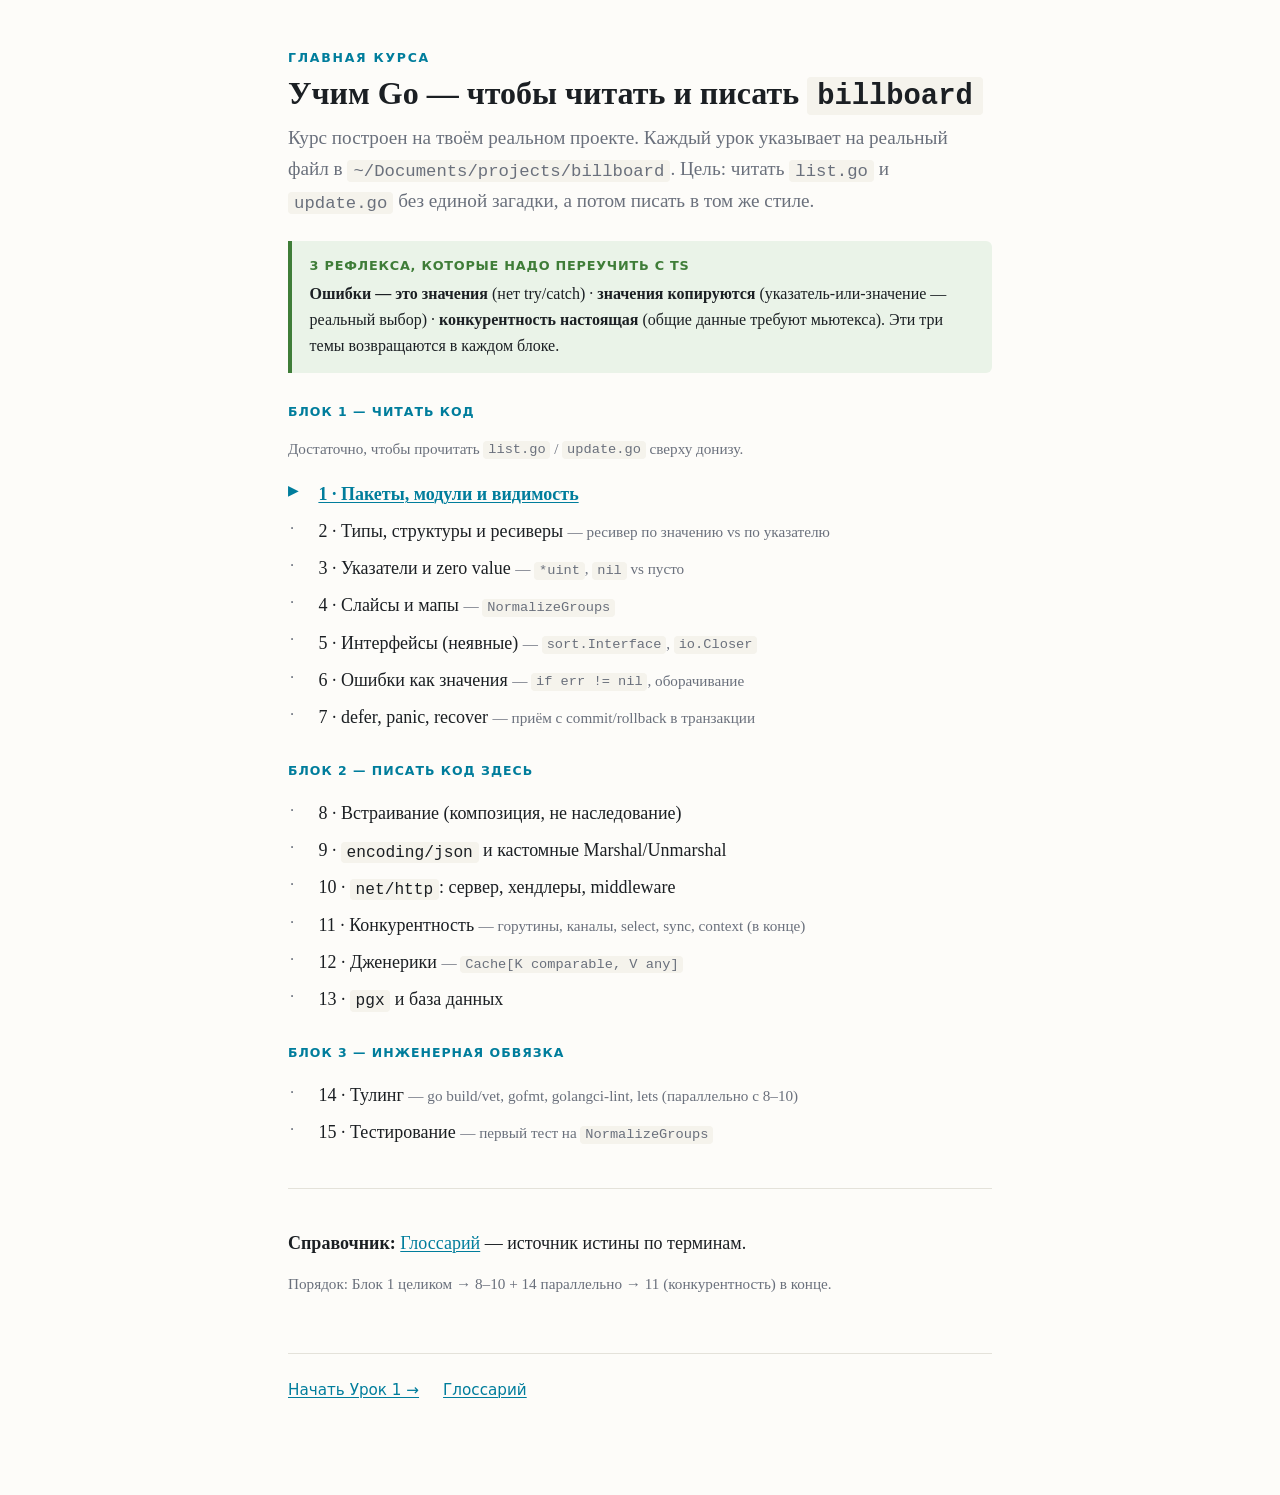
==== index.html @ 56f3781e "Go course: Block 1 Lesson 1 (packages, modules, visibility), RU Grounded in a real project (module p" ====
<!doctype html>
<html lang="ru">
<head>
<meta charset="utf-8">
<meta name="viewport" content="width=device-width, initial-scale=1">
<title>Учим Go — главная курса</title>
<link rel="stylesheet" href="assets/styles.css">
<style>
  .map { list-style: none; padding-left: 0; }
  .map li { margin: 0.5rem 0; padding-left: 1.9rem; position: relative; }
  .map li::before {
    position: absolute; left: 0; top: 0.05rem;
    font-family: ui-monospace, monospace; font-size: 0.85rem;
  }
  .map li.done::before { content: "✓"; color: var(--green); font-weight: 700; }
  .map li.next::before { content: "▶"; color: var(--accent); }
  .map li.todo::before { content: "·"; color: var(--muted); }
  .map a { font-weight: 600; }
  .blk { font-family: system-ui, sans-serif; font-size: 0.78rem; letter-spacing: 0.08em;
         text-transform: uppercase; color: var(--accent); margin: 1.8rem 0 0.2rem; font-weight: 700; }
  .sub { color: var(--muted); font-size: 0.95rem; }
</style>
</head>
<body>
<header>
  <p class="kicker">Главная курса</p>
  <h1>Учим Go — чтобы читать и писать <code>billboard</code></h1>
  <p class="lede">Курс построен на твоём реальном проекте. Каждый урок указывает на
  реальный файл в <code>~/Documents/projects/billboard</code>. Цель: читать
  <code>list.go</code> и <code>update.go</code> без единой загадки, а потом писать в том
  же стиле.</p>
</header>

<main>
  <div class="win">
    <span class="callout-title">3 рефлекса, которые надо переучить с TS</span>
    <strong>Ошибки — это значения</strong> (нет try/catch) · <strong>значения
    копируются</strong> (указатель-или-значение — реальный выбор) ·
    <strong>конкурентность настоящая</strong> (общие данные требуют мьютекса). Эти три
    темы возвращаются в каждом блоке.
  </div>

  <p class="blk">Блок 1 — читать код</p>
  <p class="sub">Достаточно, чтобы прочитать <code>list.go</code> / <code>update.go</code> сверху донизу.</p>
  <ul class="map">
    <li class="next"><a href="lessons/0001-packages-modules-visibility.html">1 · Пакеты, модули и видимость</a></li>
    <li class="todo">2 · Типы, структуры и ресиверы <span class="sub">— ресивер по значению vs по указателю</span></li>
    <li class="todo">3 · Указатели и zero value <span class="sub">— <code>*uint</code>, <code>nil</code> vs пусто</span></li>
    <li class="todo">4 · Слайсы и мапы <span class="sub">— <code>NormalizeGroups</code></span></li>
    <li class="todo">5 · Интерфейсы (неявные) <span class="sub">— <code>sort.Interface</code>, <code>io.Closer</code></span></li>
    <li class="todo">6 · Ошибки как значения <span class="sub">— <code>if err != nil</code>, оборачивание</span></li>
    <li class="todo">7 · defer, panic, recover <span class="sub">— приём с commit/rollback в транзакции</span></li>
  </ul>

  <p class="blk">Блок 2 — писать код здесь</p>
  <ul class="map">
    <li class="todo">8 · Встраивание (композиция, не наследование)</li>
    <li class="todo">9 · <code>encoding/json</code> и кастомные Marshal/Unmarshal</li>
    <li class="todo">10 · <code>net/http</code>: сервер, хендлеры, middleware</li>
    <li class="todo">11 · Конкурентность <span class="sub">— горутины, каналы, select, sync, context (в конце)</span></li>
    <li class="todo">12 · Дженерики <span class="sub">— <code>Cache[K comparable, V any]</code></span></li>
    <li class="todo">13 · <code>pgx</code> и база данных</li>
  </ul>

  <p class="blk">Блок 3 — инженерная обвязка</p>
  <ul class="map">
    <li class="todo">14 · Тулинг <span class="sub">— go build/vet, gofmt, golangci-lint, lets (параллельно с 8–10)</span></li>
    <li class="todo">15 · Тестирование <span class="sub">— первый тест на <code>NormalizeGroups</code></span></li>
  </ul>

  <hr>
  <p><strong>Справочник:</strong> <a href="reference/glossary.html">Глоссарий</a> —
  источник истины по терминам.</p>
  <p class="sub">Порядок: Блок 1 целиком → 8–10 + 14 параллельно → 11 (конкурентность) в конце.</p>
</main>

<footer>
  <a href="lessons/0001-packages-modules-visibility.html">Начать Урок 1 →</a>
  <a href="reference/glossary.html">Глоссарий</a>
</footer>
</body>
</html>
---- assets/styles.css ----
/* Shared stylesheet for the Go course.
   Every lesson and reference doc links this file so the course looks like one thing.
   Clean, readable, Go-flavoured (cyan accent). Code blocks are first-class. */

:root {
  --paper: #fdfcf9;
  --ink: #1b1f23;
  --muted: #6a707c;
  --rule: #e4e2da;
  --accent: #007d9c;      /* Go cyan, darkened for contrast */
  --accent-soft: #e2f2f7;
  --js: #b4531f;          /* "coming from JS/TS" colour */
  --js-soft: #f6ebe2;
  --green: #3f7d38;
  --green-soft: #eaf3e8;
  --warn: #a8331f;
  --warn-soft: #fbe9e4;
  --code-bg: #f5f3ec;
  --maxw: 44rem;
}

* { box-sizing: border-box; }
html { -webkit-text-size-adjust: 100%; }

body {
  margin: 0;
  padding: 3rem 1.5rem 6rem;
  background: var(--paper);
  color: var(--ink);
  font-family: "Iowan Old Style", "Palatino Linotype", Palatino, Georgia, serif;
  font-size: 1.125rem;
  line-height: 1.62;
}

main, header, footer { max-width: var(--maxw); margin-inline: auto; }

/* ---- Header / kicker ---- */
.kicker {
  font-family: -apple-system, system-ui, sans-serif;
  font-size: 0.78rem;
  letter-spacing: 0.14em;
  text-transform: uppercase;
  color: var(--accent);
  font-weight: 600;
  margin: 0 0 0.4rem;
}
h1 { font-size: 2rem; line-height: 1.15; margin: 0 0 0.6rem; font-weight: 700; }
h2 { font-size: 1.35rem; margin: 2.4rem 0 0.6rem; font-weight: 700; }
h3 { font-size: 1.05rem; margin: 1.6rem 0 0.4rem; font-family: system-ui, sans-serif; }
.lede { font-size: 1.2rem; color: var(--muted); margin: 0 0 1.5rem; }

hr { border: none; border-top: 1px solid var(--rule); margin: 2.5rem 0; }

a { color: var(--accent); text-decoration-thickness: 1px; text-underline-offset: 2px; }

p { margin: 0.9rem 0; }

/* ---- Callouts ---- */
.note, .js, .win, .warn {
  border-left: 4px solid var(--rule);
  background: #fff;
  padding: 0.9rem 1.1rem;
  margin: 1.4rem 0;
  border-radius: 0 6px 6px 0;
  font-size: 1rem;
}
.note { border-left-color: var(--accent); background: var(--accent-soft); }
.js   { border-left-color: var(--js);     background: var(--js-soft); }
.win  { border-left-color: var(--green);  background: var(--green-soft); }
.warn { border-left-color: var(--warn);   background: var(--warn-soft); }
.warn strong { color: var(--warn); }
.callout-title {
  font-family: system-ui, sans-serif;
  font-weight: 700; font-size: 0.8rem; letter-spacing: 0.06em;
  text-transform: uppercase; display: block; margin-bottom: 0.3rem;
}
.js .callout-title  { color: var(--js); }
.win .callout-title { color: var(--green); }

/* ---- Code ---- */
code, kbd {
  font-family: ui-monospace, "SF Mono", Menlo, Consolas, monospace;
  font-size: 0.9em;
  background: var(--code-bg); padding: 0.1em 0.35em; border-radius: 4px;
}
pre {
  background: #1c2128;
  color: #e6edf3;
  padding: 1rem 1.1rem;
  border-radius: 8px;
  overflow-x: auto;
  font-size: 0.86rem;
  line-height: 1.5;
  margin: 1.2rem 0;
}
pre code { background: none; padding: 0; font-size: inherit; color: inherit; }
/* tiny syntax tint for hand-marked spans */
pre .kw  { color: #ff7b72; }   /* keyword */
pre .fn  { color: #d2a8ff; }   /* func / type name */
pre .str { color: #a5d6ff; }   /* string */
pre .cm  { color: #8b949e; font-style: italic; }  /* comment */
pre .hi  { background: rgba(0,157,180,0.22); border-radius: 3px; }  /* highlight */
.filetag {
  font-family: ui-monospace, monospace;
  font-size: 0.75rem; color: var(--muted);
  display: block; margin: 1.2rem 0 -0.6rem;
}

/* ---- Task box ---- */
.task {
  border: 1px solid var(--rule);
  border-radius: 8px;
  padding: 1.2rem 1.3rem;
  margin: 1.6rem 0;
  background: #fff;
}
.task h3 { margin-top: 0; }
.badge {
  display: inline-block;
  font-family: system-ui, sans-serif;
  font-size: 0.72rem; font-weight: 700; letter-spacing: 0.05em;
  text-transform: uppercase;
  padding: 0.2rem 0.55rem; border-radius: 999px;
  background: var(--accent-soft); color: var(--accent);
  margin-bottom: 0.6rem;
}
ol, ul { padding-left: 1.3rem; }
li { margin: 0.35rem 0; }

/* ---- Quiz widget ---- */
.quiz { margin: 1.4rem 0; }
.quiz .q { font-weight: 700; margin-bottom: 0.6rem; }
.quiz button {
  display: block; width: 100%; text-align: left;
  font-family: ui-monospace, Menlo, monospace; font-size: 0.95rem;
  padding: 0.6rem 0.9rem; margin: 0.4rem 0;
  border: 1px solid var(--rule); border-radius: 6px;
  background: #fff; cursor: pointer; transition: background .15s;
}
.quiz button:hover { background: var(--accent-soft); }
.quiz button.correct { border-color: var(--green); background: var(--green-soft); }
.quiz button.wrong { border-color: var(--warn); background: var(--warn-soft); }
.quiz .fb { font-size: 0.95rem; color: var(--muted); margin-top: 0.5rem; min-height: 1.2rem; font-family: system-ui, sans-serif; }

/* ---- Tables ---- */
table { border-collapse: collapse; width: 100%; margin: 1.2rem 0; font-size: 0.98rem; }
th, td { border: 1px solid var(--rule); padding: 0.5rem 0.7rem; text-align: left; vertical-align: top; }
th { background: #f2efe6; font-family: system-ui, sans-serif; font-size: 0.9rem; }
td code { font-size: 0.85em; }

/* ---- Footer nav ---- */
footer { margin-top: 3.5rem; padding-top: 1.5rem; border-top: 1px solid var(--rule);
  font-family: system-ui, sans-serif; font-size: 0.95rem; color: var(--muted); }
footer a { display: inline-block; margin-right: 1.2rem; }

.uk { color: var(--muted); font-style: italic; }  /* Ukrainian gloss */

@media print {
  body { background: #fff; font-size: 11pt; padding: 0; }
  pre { background: #f4f4f4; color: #111; border: 1px solid #ccc; }
  .task, .note, .js, .win, .warn { break-inside: avoid; }
  footer, .quiz button { break-inside: avoid; }
}
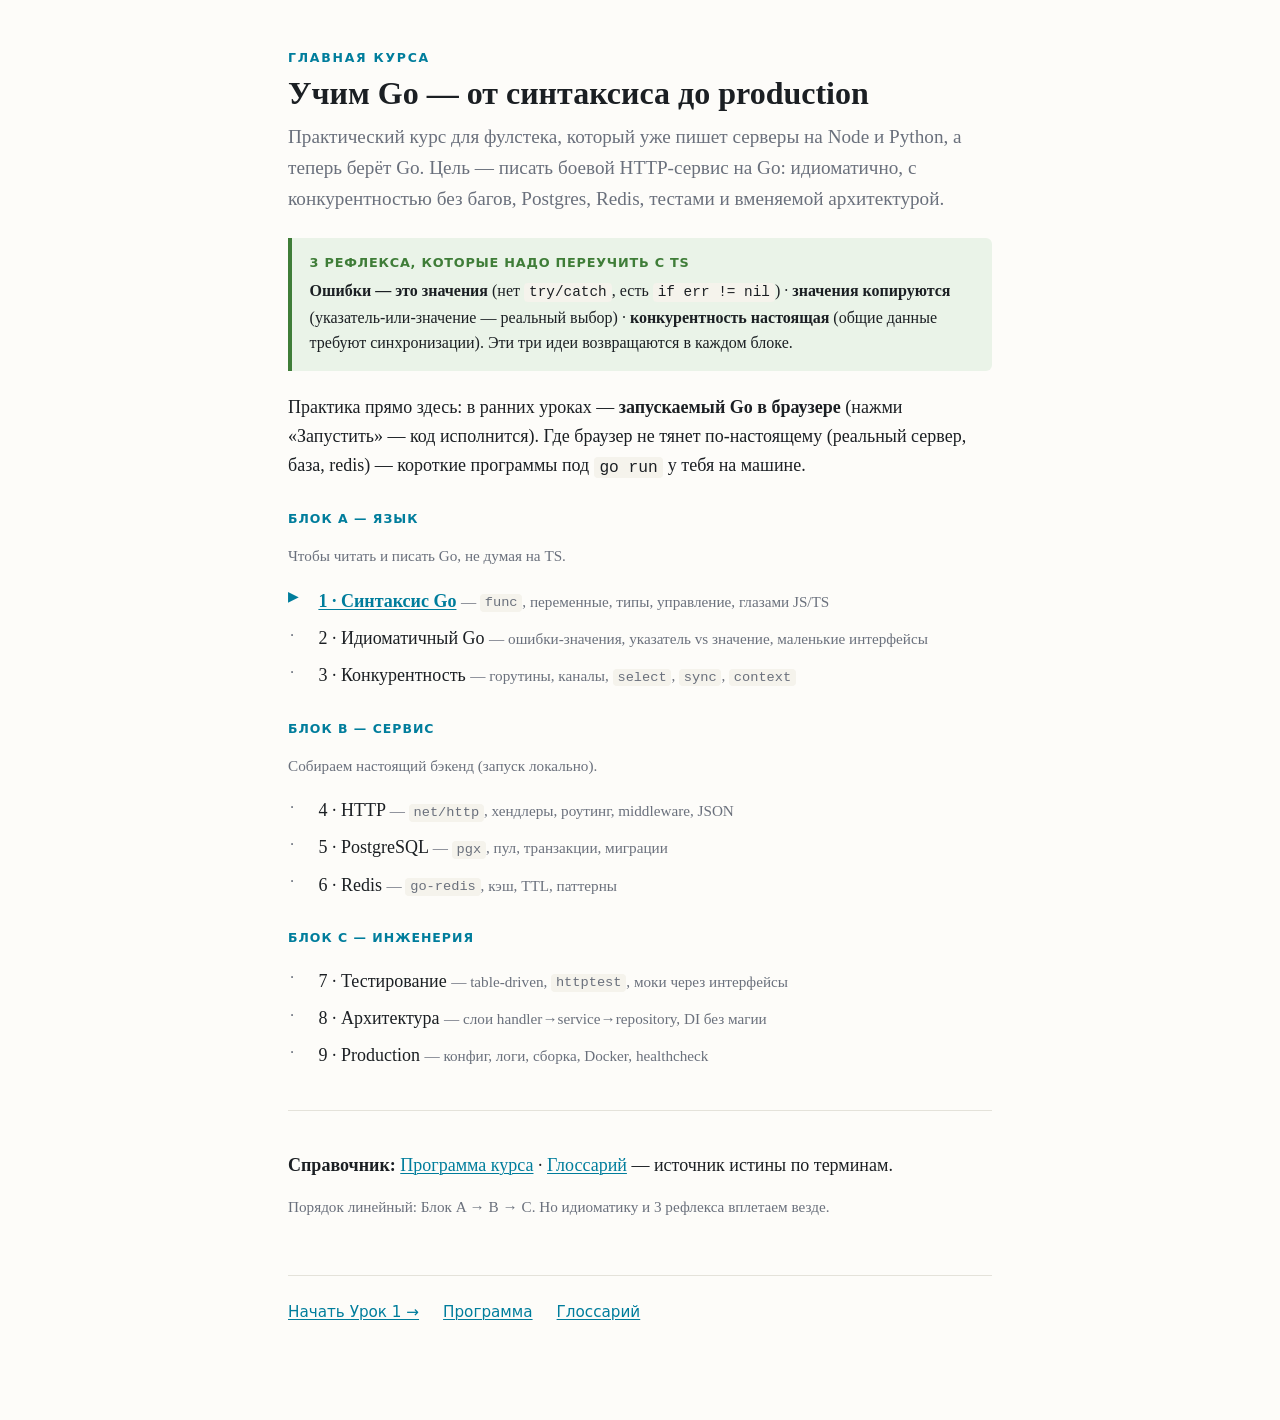
==== commit 1a044d23: "Rebuild course: general Go curriculum (syntax→production) with runnable Go sandbox Replace the billb" ====
--- a/index.html
+++ b/index.html
@@ -3,7 +3,7 @@
 <head>
 <meta charset="utf-8">
 <meta name="viewport" content="width=device-width, initial-scale=1">
-<title>Учим Go — главная курса</title>
+<title>Учим Go — от синтаксиса до production</title>
 <link rel="stylesheet" href="assets/styles.css">
 <style>
   .map { list-style: none; padding-left: 0; }
@@ -24,58 +24,59 @@
 <body>
 <header>
   <p class="kicker">Главная курса</p>
-  <h1>Учим Go — чтобы читать и писать <code>billboard</code></h1>
-  <p class="lede">Курс построен на твоём реальном проекте. Каждый урок указывает на
-  реальный файл в <code>~/Documents/projects/billboard</code>. Цель: читать
-  <code>list.go</code> и <code>update.go</code> без единой загадки, а потом писать в том
-  же стиле.</p>
+  <h1>Учим Go — от синтаксиса до production</h1>
+  <p class="lede">Практический курс для фулстека, который уже пишет серверы на Node и
+  Python, а теперь берёт Go. Цель — писать боевой HTTP-сервис на Go: идиоматично,
+  с конкурентностью без багов, Postgres, Redis, тестами и вменяемой архитектурой.</p>
 </header>
 
 <main>
   <div class="win">
     <span class="callout-title">3 рефлекса, которые надо переучить с TS</span>
-    <strong>Ошибки — это значения</strong> (нет try/catch) · <strong>значения
-    копируются</strong> (указатель-или-значение — реальный выбор) ·
-    <strong>конкурентность настоящая</strong> (общие данные требуют мьютекса). Эти три
-    темы возвращаются в каждом блоке.
+    <strong>Ошибки — это значения</strong> (нет <code>try/catch</code>, есть
+    <code>if err != nil</code>) · <strong>значения копируются</strong> (указатель-или-значение
+    — реальный выбор) · <strong>конкурентность настоящая</strong> (общие данные требуют
+    синхронизации). Эти три идеи возвращаются в каждом блоке.
   </div>
 
-  <p class="blk">Блок 1 — читать код</p>
-  <p class="sub">Достаточно, чтобы прочитать <code>list.go</code> / <code>update.go</code> сверху донизу.</p>
+  <p>Практика прямо здесь: в ранних уроках — <strong>запускаемый Go в браузере</strong>
+  (нажми «Запустить» — код исполнится). Где браузер не тянет по-настоящему (реальный
+  сервер, база, redis) — короткие программы под <code>go run</code> у тебя на машине.</p>
+
+  <p class="blk">Блок A — язык</p>
+  <p class="sub">Чтобы читать и писать Go, не думая на TS.</p>
   <ul class="map">
-    <li class="next"><a href="lessons/0001-packages-modules-visibility.html">1 · Пакеты, модули и видимость</a></li>
-    <li class="todo">2 · Типы, структуры и ресиверы <span class="sub">— ресивер по значению vs по указателю</span></li>
-    <li class="todo">3 · Указатели и zero value <span class="sub">— <code>*uint</code>, <code>nil</code> vs пусто</span></li>
-    <li class="todo">4 · Слайсы и мапы <span class="sub">— <code>NormalizeGroups</code></span></li>
-    <li class="todo">5 · Интерфейсы (неявные) <span class="sub">— <code>sort.Interface</code>, <code>io.Closer</code></span></li>
-    <li class="todo">6 · Ошибки как значения <span class="sub">— <code>if err != nil</code>, оборачивание</span></li>
-    <li class="todo">7 · defer, panic, recover <span class="sub">— приём с commit/rollback в транзакции</span></li>
+    <li class="next"><a href="lessons/0001-go-syntax.html">1 · Синтаксис Go</a>
+      <span class="sub">— <code>func</code>, переменные, типы, управление, глазами JS/TS</span></li>
+    <li class="todo">2 · Идиоматичный Go <span class="sub">— ошибки-значения, указатель vs значение, маленькие интерфейсы</span></li>
+    <li class="todo">3 · Конкурентность <span class="sub">— горутины, каналы, <code>select</code>, <code>sync</code>, <code>context</code></span></li>
   </ul>
 
-  <p class="blk">Блок 2 — писать код здесь</p>
+  <p class="blk">Блок B — сервис</p>
+  <p class="sub">Собираем настоящий бэкенд (запуск локально).</p>
   <ul class="map">
-    <li class="todo">8 · Встраивание (композиция, не наследование)</li>
-    <li class="todo">9 · <code>encoding/json</code> и кастомные Marshal/Unmarshal</li>
-    <li class="todo">10 · <code>net/http</code>: сервер, хендлеры, middleware</li>
-    <li class="todo">11 · Конкурентность <span class="sub">— горутины, каналы, select, sync, context (в конце)</span></li>
-    <li class="todo">12 · Дженерики <span class="sub">— <code>Cache[K comparable, V any]</code></span></li>
-    <li class="todo">13 · <code>pgx</code> и база данных</li>
+    <li class="todo">4 · HTTP <span class="sub">— <code>net/http</code>, хендлеры, роутинг, middleware, JSON</span></li>
+    <li class="todo">5 · PostgreSQL <span class="sub">— <code>pgx</code>, пул, транзакции, миграции</span></li>
+    <li class="todo">6 · Redis <span class="sub">— <code>go-redis</code>, кэш, TTL, паттерны</span></li>
   </ul>
 
-  <p class="blk">Блок 3 — инженерная обвязка</p>
+  <p class="blk">Блок C — инженерия</p>
   <ul class="map">
-    <li class="todo">14 · Тулинг <span class="sub">— go build/vet, gofmt, golangci-lint, lets (параллельно с 8–10)</span></li>
-    <li class="todo">15 · Тестирование <span class="sub">— первый тест на <code>NormalizeGroups</code></span></li>
+    <li class="todo">7 · Тестирование <span class="sub">— table-driven, <code>httptest</code>, моки через интерфейсы</span></li>
+    <li class="todo">8 · Архитектура <span class="sub">— слои handler→service→repository, DI без магии</span></li>
+    <li class="todo">9 · Production <span class="sub">— конфиг, логи, сборка, Docker, healthcheck</span></li>
   </ul>
 
   <hr>
-  <p><strong>Справочник:</strong> <a href="reference/glossary.html">Глоссарий</a> —
-  источник истины по терминам.</p>
-  <p class="sub">Порядок: Блок 1 целиком → 8–10 + 14 параллельно → 11 (конкурентность) в конце.</p>
+  <p><strong>Справочник:</strong>
+    <a href="reference/syllabus.html">Программа курса</a> ·
+    <a href="reference/glossary.html">Глоссарий</a> — источник истины по терминам.</p>
+  <p class="sub">Порядок линейный: Блок A → B → C. Но идиоматику и 3 рефлекса вплетаем везде.</p>
 </main>
 
 <footer>
-  <a href="lessons/0001-packages-modules-visibility.html">Начать Урок 1 →</a>
+  <a href="lessons/0001-go-syntax.html">Начать Урок 1 →</a>
+  <a href="reference/syllabus.html">Программа</a>
   <a href="reference/glossary.html">Глоссарий</a>
 </footer>
 </body>
--- a/assets/styles.css
+++ b/assets/styles.css
@@ -142,6 +142,48 @@
 .quiz button.wrong { border-color: var(--warn); background: var(--warn-soft); }
 .quiz .fb { font-size: 0.95rem; color: var(--muted); margin-top: 0.5rem; min-height: 1.2rem; font-family: system-ui, sans-serif; }
 
+/* ---- Runnable Go sandbox ---- */
+.sandbox {
+  margin: 1.4rem 0;
+  border: 1px solid var(--rule);
+  border-radius: 8px;
+  overflow: hidden;
+  background: #1c2128;
+}
+.sandbox textarea {
+  display: block; width: 100%; border: 0; resize: vertical;
+  background: #1c2128; color: #e6edf3;
+  font-family: ui-monospace, "SF Mono", Menlo, Consolas, monospace;
+  font-size: 0.86rem; line-height: 1.5;
+  padding: 1rem 1.1rem; tab-size: 2;
+}
+.sandbox textarea:focus { outline: 2px solid var(--accent); outline-offset: -2px; }
+.sandbox-bar {
+  display: flex; align-items: center; gap: 0.6rem;
+  padding: 0.55rem 0.8rem; background: #161b22; border-top: 1px solid #2d333b;
+  font-family: system-ui, sans-serif;
+}
+.sandbox-bar button {
+  font-family: system-ui, sans-serif; font-size: 0.85rem; font-weight: 600;
+  padding: 0.35rem 0.8rem; border-radius: 6px; cursor: pointer;
+  border: 1px solid transparent;
+}
+.sandbox-bar .run { background: var(--accent); color: #fff; }
+.sandbox-bar .run:hover { background: #00647d; }
+.sandbox-bar .run:disabled { opacity: 0.6; cursor: default; }
+.sandbox-bar .reset { background: transparent; color: #adbac7; border-color: #2d333b; }
+.sandbox-bar .reset:hover { background: #22272e; }
+.sandbox-bar .status { color: #8b949e; font-size: 0.8rem; margin-left: auto; }
+.sandbox-out {
+  margin: 0; border-radius: 0; border-top: 1px solid #2d333b;
+  background: #0d1117; color: #ade6c0; font-size: 0.84rem;
+}
+.sandbox-out:empty { display: none; }
+.hint {
+  font-family: system-ui, sans-serif; font-size: 0.85rem; color: var(--muted);
+  margin: 0.4rem 0 1.2rem;
+}
+
 /* ---- Tables ---- */
 table { border-collapse: collapse; width: 100%; margin: 1.2rem 0; font-size: 0.98rem; }
 th, td { border: 1px solid var(--rule); padding: 0.5rem 0.7rem; text-align: left; vertical-align: top; }
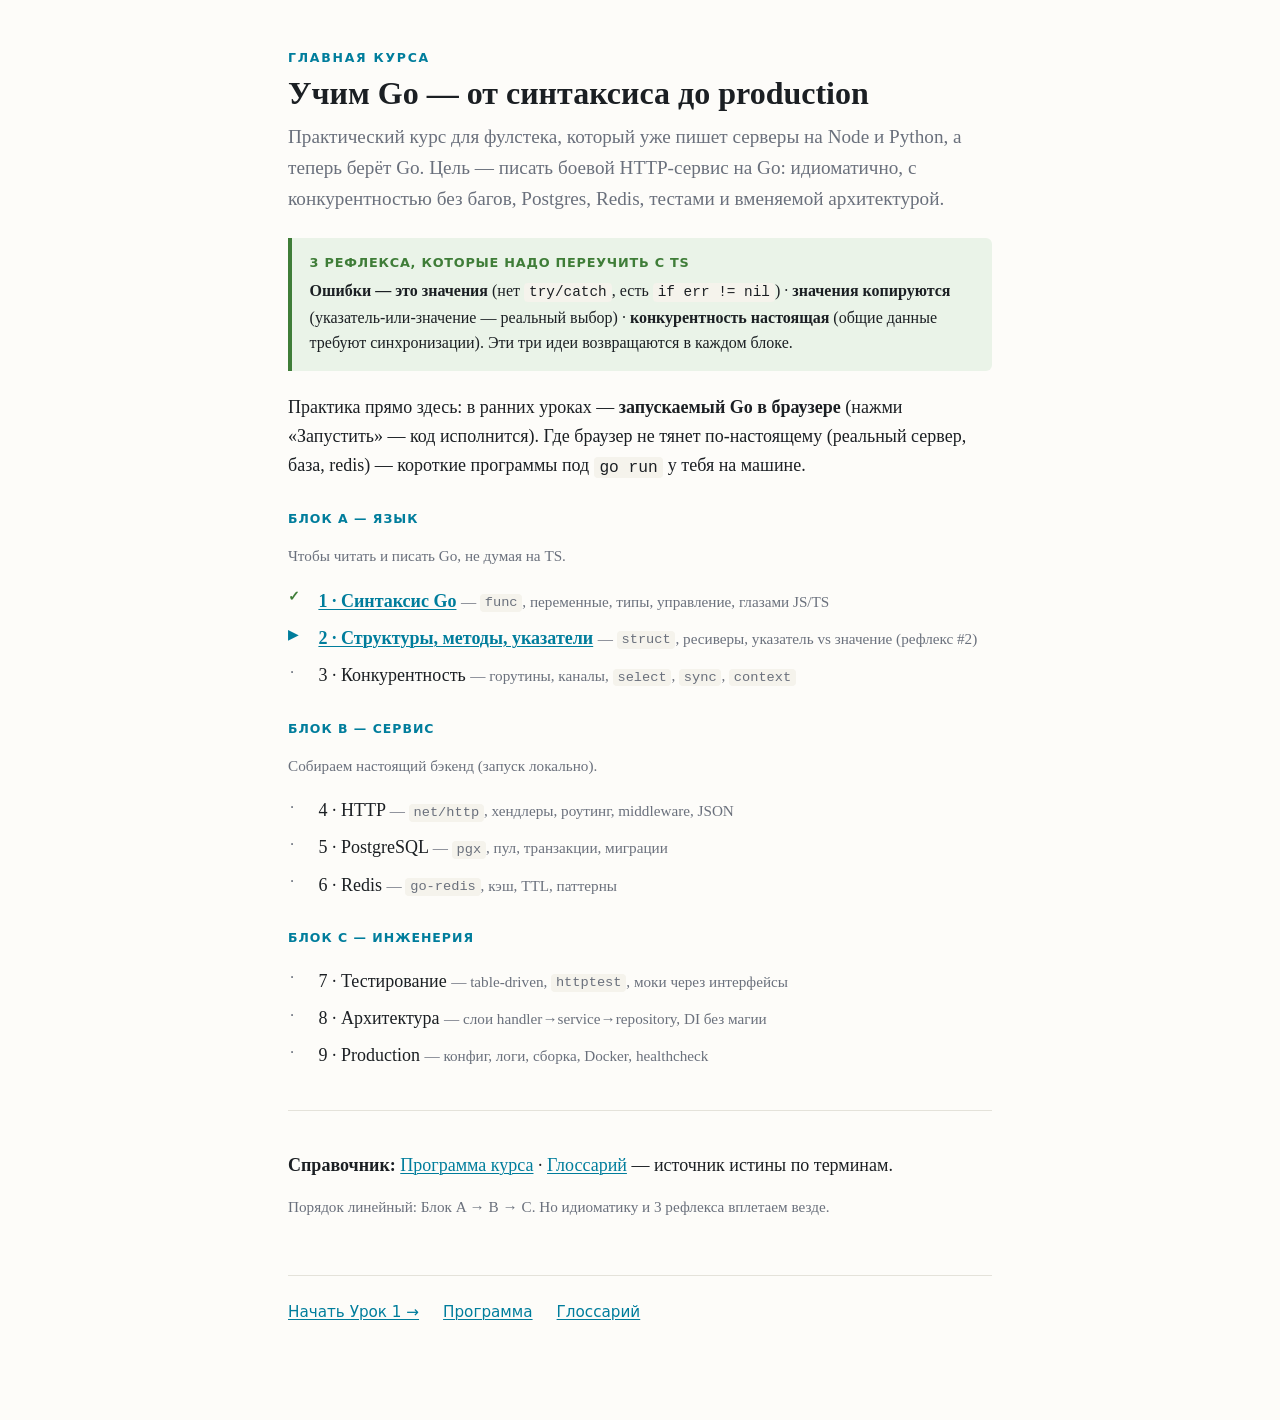
==== commit 5461cde9: "Add Lesson 2: structs, methods, pointer-vs-value; wire nav Co-Authored-By: Claude Opus 4.8 <noreply@" ====
--- a/index.html
+++ b/index.html
@@ -46,9 +46,10 @@
   <p class="blk">Блок A — язык</p>
   <p class="sub">Чтобы читать и писать Go, не думая на TS.</p>
   <ul class="map">
-    <li class="next"><a href="lessons/0001-go-syntax.html">1 · Синтаксис Go</a>
+    <li class="done"><a href="lessons/0001-go-syntax.html">1 · Синтаксис Go</a>
       <span class="sub">— <code>func</code>, переменные, типы, управление, глазами JS/TS</span></li>
-    <li class="todo">2 · Идиоматичный Go <span class="sub">— ошибки-значения, указатель vs значение, маленькие интерфейсы</span></li>
+    <li class="next"><a href="lessons/0002-structs-methods.html">2 · Структуры, методы, указатели</a>
+      <span class="sub">— <code>struct</code>, ресиверы, указатель vs значение (рефлекс #2)</span></li>
     <li class="todo">3 · Конкурентность <span class="sub">— горутины, каналы, <code>select</code>, <code>sync</code>, <code>context</code></span></li>
   </ul>
 
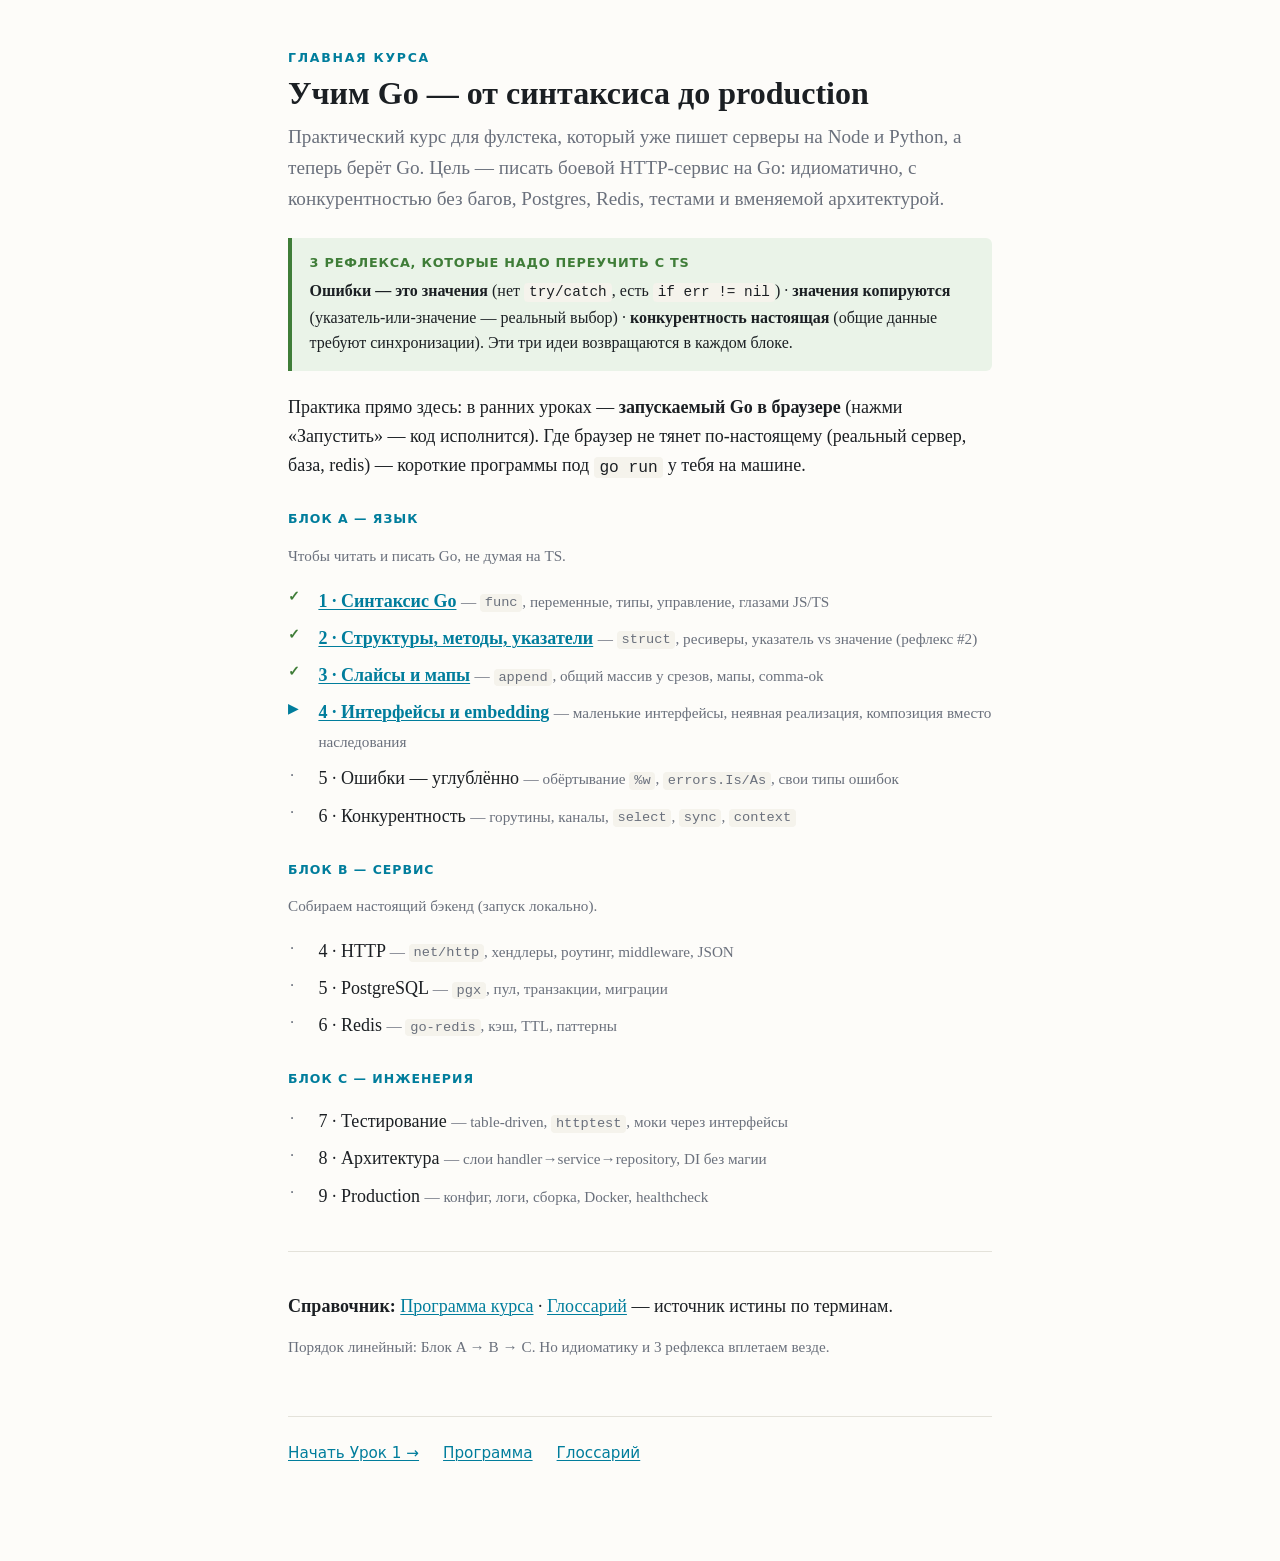
==== commit 483d72fc: "Add Lessons 3-5 (slices/maps, interfaces/embedding, error handling), renumber concurrency to Lesson " ====
--- a/index.html
+++ b/index.html
@@ -48,9 +48,14 @@
   <ul class="map">
     <li class="done"><a href="lessons/0001-go-syntax.html">1 · Синтаксис Go</a>
       <span class="sub">— <code>func</code>, переменные, типы, управление, глазами JS/TS</span></li>
-    <li class="next"><a href="lessons/0002-structs-methods.html">2 · Структуры, методы, указатели</a>
+    <li class="done"><a href="lessons/0002-structs-methods.html">2 · Структуры, методы, указатели</a>
       <span class="sub">— <code>struct</code>, ресиверы, указатель vs значение (рефлекс #2)</span></li>
-    <li class="todo">3 · Конкурентность <span class="sub">— горутины, каналы, <code>select</code>, <code>sync</code>, <code>context</code></span></li>
+    <li class="done"><a href="lessons/0003-slices-maps.html">3 · Слайсы и мапы</a>
+      <span class="sub">— <code>append</code>, общий массив у срезов, мапы, comma-ok</span></li>
+    <li class="next"><a href="lessons/0004-interfaces-embedding.html">4 · Интерфейсы и embedding</a>
+      <span class="sub">— маленькие интерфейсы, неявная реализация, композиция вместо наследования</span></li>
+    <li class="todo">5 · Ошибки — углублённо <span class="sub">— обёртывание <code>%w</code>, <code>errors.Is/As</code>, свои типы ошибок</span></li>
+    <li class="todo">6 · Конкурентность <span class="sub">— горутины, каналы, <code>select</code>, <code>sync</code>, <code>context</code></span></li>
   </ul>
 
   <p class="blk">Блок B — сервис</p>
